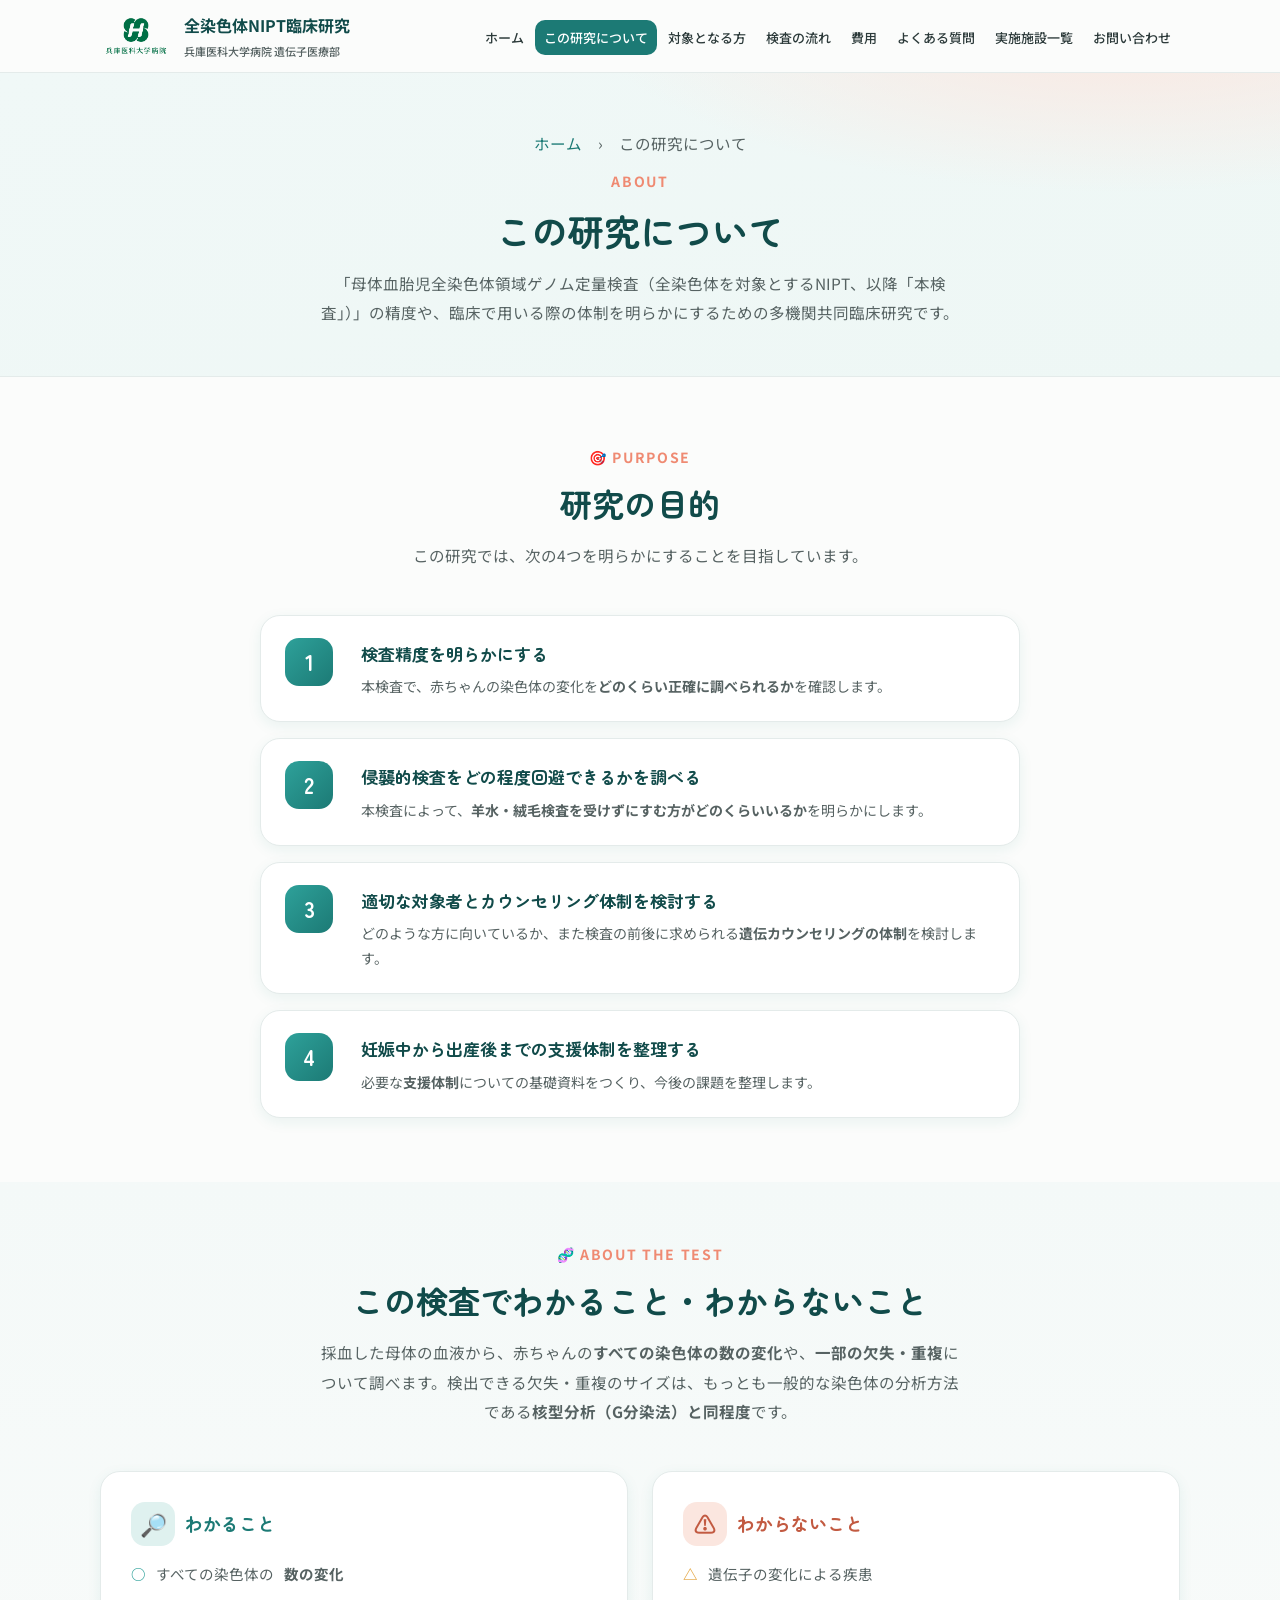
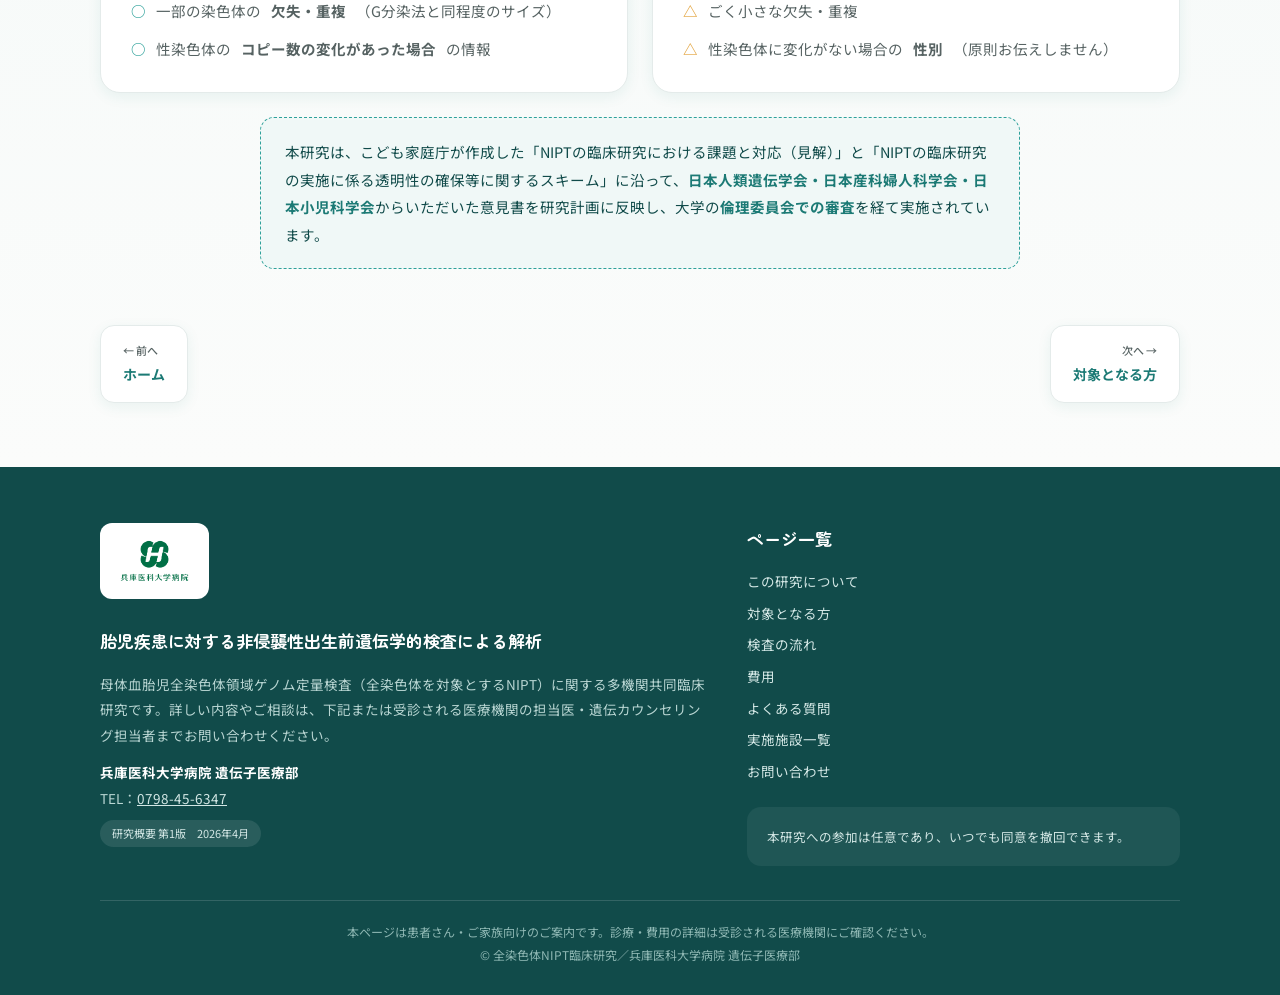
==== about.html @ a26baba5 "全染色体NIPT臨床研究 患者さん向けサイト 初版" ====
<!DOCTYPE html>
<html lang="ja">
<head>
<meta charset="UTF-8" />
<meta name="viewport" content="width=device-width, initial-scale=1.0" />
<meta name="description" content="全染色体を対象とするNIPT臨床研究の目的、本検査でわかること、倫理的配慮についてのご説明（兵庫医科大学病院 遺伝子医療部）。" />
<title>この研究について｜全染色体NIPT臨床研究</title>
<link rel="icon" type="image/png" href="H_5-3.png" />
<link rel="preconnect" href="https://fonts.googleapis.com" />
<link rel="preconnect" href="https://fonts.gstatic.com" crossorigin />
<link href="https://fonts.googleapis.com/css2?family=Noto+Sans+JP:wght@400;500;700;900&family=Zen+Maru+Gothic:wght@500;700&display=swap" rel="stylesheet" />
<link rel="stylesheet" href="styles.css" />
</head>
<body>

<header>
  <div class="wrap nav">
    <a href="index.html" class="brand">
      <img class="logo-img" src="H_5-3.png" alt="兵庫医科大学病院" />
      <span>
        <span class="name">全染色体NIPT臨床研究</span>
        <small>兵庫医科大学病院 遺伝子医療部</small>
      </span>
    </a>
    <nav>
      <ul class="menu" id="menu">
        <li><a href="index.html">ホーム</a></li>
        <li><a href="about.html" class="active">この研究について</a></li>
        <li><a href="eligibility.html">対象となる方</a></li>
        <li><a href="flow.html">検査の流れ</a></li>        <li><a href="cost.html">費用</a></li>
        <li><a href="faq.html">よくある質問</a></li>
        <li><a href="facilities.html">実施施設一覧</a></li>
        <li><a href="contact.html">お問い合わせ</a></li>
      </ul>
    </nav>
    <button class="menu-btn" id="menuBtn" aria-label="メニュー"><span></span><span></span><span></span></button>
  </div>
</header>

<main>
  <div class="page-hero">
    <div class="wrap">
      <p class="crumb"><a href="index.html">ホーム</a>　›　この研究について</p>
      <span class="eyebrow">ABOUT</span>
      <h1>この研究について</h1>
      <p>「母体血胎児全染色体領域ゲノム定量検査（全染色体を対象とするNIPT、以降「本検査」）」の精度や、臨床で用いる際の体制を明らかにするための多機関共同臨床研究です。</p>
    </div>
  </div>

  <section>
    <div class="wrap">
      <div class="section-head">
        <span class="eyebrow">🎯 PURPOSE</span>
        <h2>研究の目的</h2>
        <p>この研究では、次の4つを明らかにすることを目指しています。</p>
      </div>

      <div class="goal-list">
        <div class="goal-item">
          <div class="g-num"></div>
          <div>
            <div class="g-title">検査精度を明らかにする</div>
            <div class="g-desc">本検査で、赤ちゃんの染色体の変化を<b>どのくらい正確に調べられるか</b>を確認します。</div>
          </div>
        </div>
        <div class="goal-item">
          <div class="g-num"></div>
          <div>
            <div class="g-title">侵襲的検査をどの程度回避できるかを調べる</div>
            <div class="g-desc">本検査によって、<b>羊水・絨毛検査を受けずにすむ方がどのくらいいるか</b>を明らかにします。</div>
          </div>
        </div>
        <div class="goal-item">
          <div class="g-num"></div>
          <div>
            <div class="g-title">適切な対象者とカウンセリング体制を検討する</div>
            <div class="g-desc">どのような方に向いているか、また検査の前後に求められる<b>遺伝カウンセリングの体制</b>を検討します。</div>
          </div>
        </div>
        <div class="goal-item">
          <div class="g-num"></div>
          <div>
            <div class="g-title">妊娠中から出産後までの支援体制を整理する</div>
            <div class="g-desc">必要な<b>支援体制</b>についての基礎資料をつくり、今後の課題を整理します。</div>
          </div>
        </div>
      </div>
    </div>
  </section>

  <section style="background:linear-gradient(180deg,#f4f9f8,#fbfcfb); padding-top:56px;">
    <div class="wrap">
      <div class="section-head">
        <span class="eyebrow">🧬 ABOUT THE TEST</span>
        <h2>この検査でわかること・わからないこと</h2>
        <p>採血した母体の血液から、赤ちゃんの<b>すべての染色体の数の変化</b>や、<b>一部の欠失・重複</b>について調べます。検出できる欠失・重複のサイズは、もっとも一般的な染色体の分析方法である<b>核型分析（G分染法）と同程度</b>です。</p>
      </div>

      <div class="know-grid">
        <div class="card know-yes">
          <h3><span class="icon-round bg-teal">🔎</span>わかること</h3>
          <ul>
            <li>すべての染色体の<b>数の変化</b></li>
            <li>一部の染色体の<b>欠失・重複</b>（G分染法と同程度のサイズ）</li>
            <li>性染色体の<b>コピー数の変化があった場合</b>の情報</li>
          </ul>
        </div>
        <div class="card know-no">
          <h3><span class="icon-round bg-coral">⚠️</span>わからないこと</h3>
          <ul>
            <li>遺伝子の変化による疾患</li>
            <li>ごく小さな欠失・重複</li>
            <li>性染色体に変化がない場合の<b>性別</b>（原則お伝えしません）</li>
          </ul>
        </div>
      </div>

      <div class="note-strip" style="max-width:760px; margin:24px auto 0;">
        本研究は、こども家庭庁が作成した「NIPTの臨床研究における課題と対応（見解）」と「NIPTの臨床研究の実施に係る透明性の確保等に関するスキーム」に沿って、<b>日本人類遺伝学会・日本産科婦人科学会・日本小児科学会</b>からいただいた意見書を研究計画に反映し、大学の<b>倫理委員会での審査</b>を経て実施されています。
      </div>

      <nav class="page-nav">
        <a class="prev" href="index.html"><span class="nav-dir">← 前へ</span>ホーム</a>
        <a class="next" href="eligibility.html"><span class="nav-dir">次へ →</span>対象となる方</a>
      </nav>
    </div>
  </section>
</main>

<footer>
  <div class="wrap">
    <div class="foot-grid">
      <div>
        <span class="foot-logo"><img src="H_5-3.png" alt="兵庫医科大学病院" /></span>
        <h4>胎児疾患に対する非侵襲性出生前遺伝学的検査による解析</h4>
        <p>母体血胎児全染色体領域ゲノム定量検査（全染色体を対象とするNIPT）に関する多機関共同臨床研究です。詳しい内容やご相談は、下記または受診される医療機関の担当医・遺伝カウンセリング担当者までお問い合わせください。</p>
        <p style="margin-top:12px;"><b style="color:#fff;">兵庫医科大学病院 遺伝子医療部</b><br>TEL：<a href="tel:0798-45-6347" style="color:#d3e7e5;">0798-45-6347</a></p>
        <span class="ver-tag">研究概要 第1版　2026年4月</span>
      </div>
      <div>
        <h4>ページ一覧</h4>
        <ul class="foot-links" style="display:grid; gap:6px; margin-bottom:22px;">
          <li><a href="about.html">この研究について</a></li>
          <li><a href="eligibility.html">対象となる方</a></li>
          <li><a href="flow.html">検査の流れ</a></li>          <li><a href="cost.html">費用</a></li>
          <li><a href="faq.html">よくある質問</a></li>
          <li><a href="facilities.html">実施施設一覧</a></li>
          <li><a href="contact.html">お問い合わせ</a></li>
        </ul>
        <div class="ethics">本研究への参加は任意であり、いつでも同意を撤回できます。</div>
      </div>
    </div>
    <div class="foot-bottom">
      本ページは患者さん・ご家族向けのご案内です。診療・費用の詳細は受診される医療機関にご確認ください。<br>
      © 全染色体NIPT臨床研究／兵庫医科大学病院 遺伝子医療部
    </div>
  </div>
</footer>

<script src="main.js"></script>
</body>
</html>
---- styles.css ----
:root {
  --teal-900: #114b4a;
  --teal-700: #1c7a75;
  --teal-500: #2ea19a;
  --teal-100: #dff1ef;
  --teal-50: #f0f8f7;
  --coral: #ef8a72;
  --coral-soft: #fbe6df;
  --amber: #e2a23b;
  --amber-soft: #fbf0d9;
  --ink: #2c3a3a;
  --ink-soft: #566262;
  --bg: #fbfcfb;
  --white: #ffffff;
  --line: #e4ebea;
  --shadow: 0 10px 30px rgba(28, 122, 117, 0.10);
  --shadow-sm: 0 4px 14px rgba(28, 122, 117, 0.08);
  --radius: 20px;
  --radius-sm: 14px;
}

* { box-sizing: border-box; margin: 0; padding: 0; }

body {
  font-family: "Noto Sans JP", sans-serif;
  color: var(--ink);
  background: var(--bg);
  line-height: 1.9;
  -webkit-font-smoothing: antialiased;
  font-size: 16px;
}

h1, h2, h3 { font-family: "Zen Maru Gothic", "Noto Sans JP", sans-serif; line-height: 1.5; }

a { color: var(--teal-700); }

.wrap { width: min(1080px, 92vw); margin: 0 auto; }

/* ===== Header ===== */
header {
  position: sticky; top: 0; z-index: 100;
  background: rgba(251, 252, 251, 0.92);
  backdrop-filter: blur(10px);
  border-bottom: 1px solid var(--line);
}
.nav {
  display: flex; align-items: center; justify-content: space-between;
  height: 72px;
}
.brand { display: flex; align-items: center; gap: 12px; font-weight: 700; color: var(--teal-900); text-decoration: none; }
.brand .logo-img { height: 50px; width: auto; flex-shrink: 0; display: block; }
.brand small { display: block; font-weight: 500; font-size: 11px; color: var(--ink-soft); font-family: "Noto Sans JP"; }
.brand .name { font-size: 16px; }
.menu { display: flex; gap: 2px; list-style: none; }
.menu a {
  text-decoration: none; color: var(--ink); font-size: 13px; font-weight: 500;
  padding: 8px 9px; border-radius: 10px; transition: .2s; white-space: nowrap;
}
.menu a:hover { background: var(--teal-100); color: var(--teal-900); }
.menu a.active { background: var(--teal-700); color: #fff; }
.menu-btn { display: none; background: none; border: none; cursor: pointer; padding: 8px; }
.menu-btn span { display: block; width: 24px; height: 2px; background: var(--teal-900); margin: 5px 0; border-radius: 2px; transition: .3s; }

/* ===== Hero (home) ===== */
.hero {
  position: relative; overflow: hidden;
  background:
    radial-gradient(1200px 400px at 90% -10%, var(--coral-soft), transparent 60%),
    linear-gradient(160deg, var(--teal-50) 0%, #eef7f5 100%);
  padding: 72px 0 88px;
}
.hero-grid { display: grid; grid-template-columns: 1.2fr 1fr; gap: 40px; align-items: center; }
.badge {
  display: inline-flex; align-items: center; gap: 8px;
  background: var(--white); color: var(--teal-700);
  border: 1px solid var(--teal-100);
  padding: 7px 16px; border-radius: 999px; font-size: 13px; font-weight: 700;
  box-shadow: var(--shadow-sm); margin-bottom: 22px;
}
.badge::before { content: "🔬"; }
.badge-row { display: flex; align-items: center; gap: 12px; flex-wrap: wrap; margin-bottom: 22px; }
.badge-row .badge { margin-bottom: 0; }
.badge-org { font-size: 16px; font-weight: 700; color: var(--teal-700); }
.hero h1 { font-size: clamp(22px, 3.4vw, 34px); color: var(--teal-900); letter-spacing: 0; }
.hero h1 .accent { color: var(--coral); }
.hero .lead { margin-top: 20px; font-size: 17px; color: var(--ink-soft); max-width: 40ch; }
.hero-cta { margin-top: 32px; display: flex; gap: 14px; flex-wrap: wrap; }
.btn {
  display: inline-flex; align-items: center; gap: 8px; text-decoration: none;
  padding: 14px 26px; border-radius: 999px; font-weight: 700; font-size: 15px; transition: .2s;
}
.btn-primary { background: var(--teal-700); color: #fff; box-shadow: var(--shadow); }
.btn-primary:hover { background: var(--teal-900); transform: translateY(-2px); }
.btn-ghost { background: var(--white); color: var(--teal-700); border: 1px solid var(--teal-100); }
.btn-ghost:hover { background: var(--teal-50); }

.hero-card {
  background: var(--white); border-radius: var(--radius); padding: 28px;
  box-shadow: var(--shadow); border: 1px solid var(--line);
}
.hero-card h3 { font-size: 17px; color: var(--teal-900); margin-bottom: 14px; display: flex; align-items: center; gap: 8px; }
.hero-card ul { list-style: none; display: grid; gap: 12px; }
.hero-card li { display: flex; gap: 10px; font-size: 14.5px; color: var(--ink-soft); }
.hero-card li b { color: var(--ink); font-weight: 700; }
.hero-card li .dot { flex-shrink: 0; width: 22px; height: 22px; border-radius: 50%; background: var(--teal-100); color: var(--teal-700); display: grid; place-items: center; font-size: 12px; font-weight: 700; }

/* ===== Page hero (sub pages) ===== */
.page-hero {
  background:
    radial-gradient(900px 300px at 88% -20%, var(--coral-soft), transparent 60%),
    linear-gradient(160deg, var(--teal-50) 0%, #eef7f5 100%);
  padding: 44px 0 48px; text-align: center; border-bottom: 1px solid var(--line);
}
.crumb { font-size: 13px; color: var(--ink-soft); margin-bottom: 10px; }
.crumb a { text-decoration: none; }
.crumb a:hover { text-decoration: underline; }
.page-hero h1 { font-size: clamp(26px, 3.6vw, 36px); color: var(--teal-900); }
.page-hero p { color: var(--ink-soft); font-size: 15.5px; margin-top: 12px; max-width: 640px; margin-left: auto; margin-right: auto; }
.page-hero .eyebrow { display: block; margin-bottom: 8px; }

/* ===== Sections ===== */
section { padding: 64px 0; }
.section-head { text-align: center; max-width: 640px; margin: 0 auto 44px; }
.eyebrow { color: var(--coral); font-weight: 700; font-size: 14px; letter-spacing: .12em; }
.section-head h2 { font-size: clamp(24px, 3.2vw, 32px); color: var(--teal-900); margin: 8px 0 14px; }
.section-head p { color: var(--ink-soft); font-size: 15.5px; }

.card {
  background: var(--white); border: 1px solid var(--line); border-radius: var(--radius);
  padding: 30px; box-shadow: var(--shadow-sm);
}

/* home cards */
.home-cards { display: grid; grid-template-columns: repeat(3, 1fr); gap: 22px; }
a.home-card {
  text-decoration: none; color: inherit; background: var(--white); border: 1px solid var(--line);
  border-radius: var(--radius); padding: 28px; box-shadow: var(--shadow-sm); transition: .2s; display: block;
}
a.home-card:hover { transform: translateY(-4px); box-shadow: var(--shadow); border-color: var(--teal-100); }
a.home-card .hc-icon { width: 52px; height: 52px; border-radius: 16px; display: grid; place-items: center; font-size: 26px; margin-bottom: 16px; }
a.home-card h3 { font-size: 18px; color: var(--teal-900); margin-bottom: 8px; }
a.home-card p { font-size: 14px; color: var(--ink-soft); }
a.home-card .hc-more { margin-top: 14px; font-size: 13px; font-weight: 700; color: var(--teal-700); }

/* about */
.about-grid { display: grid; grid-template-columns: 1fr 1fr; gap: 24px; }
.about-grid .card h3 { color: var(--teal-900); font-size: 19px; margin-bottom: 12px; display:flex; align-items:center; gap:10px;}
.about-grid .card p { color: var(--ink-soft); font-size: 15px; }
.icon-round { width: 44px; height: 44px; border-radius: 14px; display:grid; place-items:center; font-size:22px; flex-shrink:0;}
.bg-teal { background: var(--teal-100);} .bg-coral{ background: var(--coral-soft);} .bg-amber{background:var(--amber-soft);}
.purpose-list { display: grid; gap: 14px; margin-top: 6px; }
.purpose-list li { list-style: none; display: flex; gap: 12px; align-items: flex-start; color: var(--ink-soft); font-size: 15px; }
.purpose-list li::before { content: "✔"; color: var(--teal-500); font-weight: 700; margin-top: 1px; }

.note-strip {
  margin-top: 26px; background: var(--teal-50); border: 1px dashed var(--teal-500);
  border-radius: var(--radius-sm); padding: 20px 24px; font-size: 14.5px; color: var(--teal-900);
}
.note-strip b { color: var(--teal-700); }

/* research goals (guided eye-path) */
.about-lead { max-width: 720px; margin: 0 auto 34px; text-align: center; color: var(--ink-soft); font-size: 15.5px; }
.goal-list { max-width: 760px; margin: 0 auto; display: grid; gap: 16px; counter-reset: goal; }
.goal-item {
  display: grid; grid-template-columns: 56px 1fr; gap: 20px; align-items: start;
  background: var(--white); border: 1px solid var(--line); border-radius: var(--radius);
  padding: 22px 24px; box-shadow: var(--shadow-sm); transition: .2s;
}
.goal-item:hover { box-shadow: var(--shadow); transform: translateX(2px); }
.goal-item .g-num {
  counter-increment: goal; width: 48px; height: 48px; border-radius: 14px;
  background: linear-gradient(135deg, var(--teal-500), var(--teal-700)); color: #fff;
  font-family: "Zen Maru Gothic"; font-size: 22px; font-weight: 700;
  display: grid; place-items: center; flex-shrink: 0;
}
.goal-item .g-num::before { content: counter(goal); }
.goal-item .g-title { font-family: "Zen Maru Gothic"; font-size: 17px; font-weight: 700; color: var(--teal-900); margin-bottom: 4px; }
.goal-item .g-desc { font-size: 14px; color: var(--ink-soft); line-height: 1.8; }
@media (max-width: 640px) {
  .goal-item { grid-template-columns: 44px 1fr; gap: 14px; padding: 18px; }
  .goal-item .g-num { width: 40px; height: 40px; font-size: 19px; }
}

/* eligibility */
.elig-grid { display: grid; grid-template-columns: 1fr 1fr; gap: 24px; }
.elig-card { border-radius: var(--radius); padding: 28px; }
.elig-yes { background: linear-gradient(160deg, #f2faf8, #e8f5f2); border: 1px solid var(--teal-100); }
.elig-no { background: linear-gradient(160deg, #fdf5f2, #fbeee9); border: 1px solid var(--coral-soft); }
.elig-card h3 { display: flex; align-items: center; gap: 10px; font-size: 20px; margin-bottom: 8px; }
.elig-yes h3 { color: var(--teal-900); }
.elig-no h3 { color: #c25a41; }
.elig-card > p.sub { font-size: 13.5px; color: var(--ink-soft); margin-bottom: 18px; }
.cond { background: var(--white); border-radius: var(--radius-sm); padding: 16px 18px; margin-bottom: 12px; box-shadow: var(--shadow-sm); }
.cond .cond-title { font-weight: 700; color: var(--ink); font-size: 15px; display: flex; gap: 10px; align-items:center;}
.cond .num { width: 24px; height: 24px; border-radius: 8px; background: var(--teal-500); color:#fff; display:grid; place-items:center; font-size:13px; flex-shrink:0;}
.cond ul { margin: 12px 0 0; padding-left: 4px; list-style: none; display: grid; gap: 8px; }
.cond ul li { font-size: 14px; color: var(--ink-soft); display: flex; gap: 8px; }
.cond ul li .mk { color: var(--teal-700); font-weight: 700; flex-shrink: 0; }
.list-plain { list-style: none; display: grid; gap: 10px; }
.list-plain li { display: flex; gap: 10px; font-size: 14.5px; color: var(--ink-soft); background: var(--white); border-radius: var(--radius-sm); padding: 12px 16px; box-shadow: var(--shadow-sm);}
.list-plain li::before { content: "×"; color: var(--coral); font-weight: 900; flex-shrink:0; }
.mini-note { font-size: 12.5px; color: var(--ink-soft); margin-top: 14px; line-height: 1.7; }

/* flow */
.flow { display: grid; gap: 0; position: relative; max-width: 760px; margin: 0 auto; }
.step { display: grid; grid-template-columns: 56px 1fr; gap: 20px; padding-bottom: 8px; }
.step-num-wrap { display: flex; flex-direction: column; align-items: center; }
.step-num {
  width: 48px; height: 48px; border-radius: 50%; background: var(--teal-700); color: #fff;
  display: grid; place-items: center; font-family: "Zen Maru Gothic"; font-size: 20px; font-weight: 700; flex-shrink: 0; z-index: 1;
  box-shadow: var(--shadow-sm);
}
.step-line { width: 3px; flex: 1; background: var(--teal-100); margin: 4px 0; border-radius: 3px; }
.step:last-child .step-line { display: none; }
.step-body { padding-bottom: 28px; }
.step-body h3 { color: var(--teal-900); font-size: 18px; margin-bottom: 8px; }
.step-body p { color: var(--ink-soft); font-size: 14.5px; }
.tag-row { display: flex; gap: 8px; flex-wrap: wrap; margin-top: 12px; }
.tag { font-size: 12px; font-weight: 700; padding: 4px 12px; border-radius: 999px; }
.tag-teal { background: var(--teal-100); color: var(--teal-700); }
.tag-coral { background: var(--coral-soft); color: #c25a41; }
.tag-amber { background: var(--amber-soft); color: #a9761f; }

.result-grid { display: grid; grid-template-columns: repeat(3,1fr); gap: 18px; margin-top: 8px; }
.result-box { border-radius: var(--radius-sm); padding: 20px; text-align: center; }
.result-box .r-title { font-family: "Zen Maru Gothic"; font-size: 20px; font-weight: 700; margin-bottom: 8px;}
.result-box p { font-size: 13.5px; }
.r-neg { background: var(--teal-50); border: 1px solid var(--teal-100);} .r-neg .r-title{color: var(--teal-700);}
.r-hold{ background: var(--amber-soft); border: 1px solid #f0dcb0;} .r-hold .r-title{color:#a9761f;}
.r-pos { background: var(--coral-soft); border: 1px solid #f5cfc4;} .r-pos .r-title{color:#c25a41;}
.result-box p { color: var(--ink-soft); }

/* know */
.know-grid { display: grid; grid-template-columns: 1fr 1fr; gap: 24px; }
.know-grid .card h3 { font-size: 18px; margin-bottom: 14px; display:flex; align-items:center; gap:10px;}
.know-yes h3 { color: var(--teal-700);} .know-no h3 { color: #c25a41; }
.know-grid ul { list-style: none; display: grid; gap: 10px; }
.know-grid li { font-size: 14.5px; color: var(--ink-soft); display: flex; gap: 10px; }
.know-yes li::before { content: "○"; color: var(--teal-500); font-weight: 700; }
.know-no li::before { content: "△"; color: var(--amber); font-weight: 700; }

/* cost */
.cost-wrap { max-width: 900px; margin: 0 auto; }
.cost-table { width: 100%; border-collapse: collapse; background: var(--white); border-radius: var(--radius); overflow: hidden; box-shadow: var(--shadow-sm); border:1px solid var(--line);}
.cost-table caption { caption-side: top; text-align: left; font-size: 13px; color: var(--ink-soft); padding-bottom: 12px; }
.cost-table th, .cost-table td { padding: 15px 18px; text-align: left; border-bottom: 1px solid var(--line); font-size: 14.5px; vertical-align: top;}
.cost-table thead th { background: var(--teal-700); color: #fff; font-size: 14px; font-weight: 700; }
.cost-table thead th:last-child { text-align: right; }
.cost-table td.price { text-align: right; font-weight: 700; color: var(--teal-900); white-space: nowrap; font-family: "Zen Maru Gothic"; }
.cost-table td.free { color: var(--teal-500); }
.cost-table tbody tr:hover { background: var(--teal-50); }
.cost-table .grp td { background: #f4f8f7; font-weight: 700; color: var(--teal-900); font-size: 13px; letter-spacing: .04em;}
.cost-note { font-size: 12px; color: var(--ink-soft); display:block; margin-top:4px; font-weight:400;}
.badge-need { display:inline-block; font-size: 11px; font-weight:700; background: var(--teal-100); color: var(--teal-700); padding: 2px 8px; border-radius: 999px; margin-left:6px;}
.badge-cond { background: var(--amber-soft); color:#a9761f;}

.cost-highlight { margin: 26px 0; display: grid; grid-template-columns: repeat(3, 1fr); gap: 16px; }
.ch-box { background: var(--white); border: 1px solid var(--line); border-radius: var(--radius-sm); padding: 20px; text-align: center; box-shadow: var(--shadow-sm);}
.ch-box .ch-label { font-size: 13px; color: var(--ink-soft); }
.ch-box .ch-num { font-family: "Zen Maru Gothic"; font-size: 26px; font-weight: 700; color: var(--teal-700); margin-top: 4px; }
.ch-box .ch-num small { font-size: 14px; }

.cost-followup { margin-top: 24px; }
.cost-followup .card { background: var(--amber-soft); border-color: #f0dcb0; }
.cost-followup h3 { color: #a9761f; font-size: 17px; margin-bottom: 12px; display:flex; align-items:center; gap:8px;}
.cost-followup table { width: 100%; border-collapse: collapse; }
.cost-followup td { padding: 10px 8px; border-bottom: 1px solid #f0dcb0; font-size: 14px; color: var(--ink); }
.cost-followup td:last-child { text-align: right; font-weight: 700; white-space: nowrap; }
.cost-followup tr:last-child td { border-bottom: none; }

.disclaimer {
  margin-top: 26px; background: var(--coral-soft); border-left: 5px solid var(--coral);
  border-radius: var(--radius-sm); padding: 20px 24px;
}
.disclaimer p { font-size: 14px; color: #9c4a34; }
.disclaimer b { color: #c25a41; }

/* faq */
.faq { max-width: 780px; margin: 0 auto; display: grid; gap: 14px; }
details.qa { background: var(--white); border: 1px solid var(--line); border-radius: var(--radius-sm); box-shadow: var(--shadow-sm); overflow: hidden; }
details.qa summary {
  cursor: pointer; list-style: none; padding: 18px 24px; font-weight: 700; color: var(--teal-900);
  font-size: 15.5px; display: flex; gap: 12px; align-items: flex-start;
}
details.qa summary::-webkit-details-marker { display: none; }
details.qa summary::before { content: "Q"; background: var(--teal-100); color: var(--teal-700); width: 26px; height: 26px; border-radius: 8px; display: grid; place-items: center; font-size: 14px; flex-shrink: 0; }
details.qa summary::after { content: "＋"; margin-left: auto; color: var(--teal-500); font-weight: 700; transition:.2s;}
details.qa[open] summary::after { transform: rotate(45deg); }
details.qa .ans { padding: 0 24px 20px 62px; color: var(--ink-soft); font-size: 14.5px; }

/* contact */
.contact-card {
  max-width: 620px; margin: 0 auto;
  background: linear-gradient(160deg, var(--teal-700), var(--teal-900));
  border-radius: var(--radius); padding: 44px 32px; text-align: center;
  box-shadow: var(--shadow); color: #fff;
}
.contact-dept { display: inline-block; font-size: 14px; font-weight: 700; color: #cdeae7; background: rgba(255,255,255,.12); padding: 5px 16px; border-radius: 999px; }
.contact-card h3 { font-size: 26px; color: #fff; margin: 14px 0 20px; }
.contact-tel {
  display: inline-flex; align-items: center; gap: 12px; text-decoration: none;
  background: #fff; color: var(--teal-900); font-family: "Zen Maru Gothic"; font-weight: 700;
  font-size: clamp(26px, 5vw, 36px); padding: 14px 32px; border-radius: 999px;
  box-shadow: 0 8px 20px rgba(0,0,0,.18); transition: .2s; letter-spacing: .02em;
}
.contact-tel:hover { transform: translateY(-2px); }
.contact-tel .tel-ico { font-size: .8em; }
.contact-hours { margin-top: 20px; font-size: 14px; color: #d3e7e5; }

/* facility list */
.facility-wrap { max-width: 860px; margin: 0 auto; }
.facility-table { width: 100%; border-collapse: collapse; background: var(--white); border-radius: var(--radius); overflow: hidden; box-shadow: var(--shadow-sm); border: 1px solid var(--line); }
.facility-table th, .facility-table td { padding: 14px 18px; text-align: left; border-bottom: 1px solid var(--line); font-size: 14.5px; vertical-align: top; }
.facility-table thead th { background: var(--teal-700); color: #fff; font-size: 14px; font-weight: 700; }
.facility-table td.pref { white-space: nowrap; font-weight: 700; color: var(--teal-900); }
.facility-table td.dept { color: var(--ink-soft); font-size: 13.5px; }
.facility-table tbody tr:hover { background: var(--teal-50); }
.facility-table tr.self { background: var(--teal-100); }
.facility-table tr.self:hover { background: var(--teal-100); }
.facility-table tr.self td.name { font-weight: 700; color: var(--teal-900); }
.facility-badge { display: inline-block; font-size: 11px; font-weight: 700; background: var(--coral); color: #fff; padding: 2px 10px; border-radius: 999px; margin-left: 8px; vertical-align: middle; }

@media (max-width: 640px) {
  .facility-table thead { display: none; }
  .facility-table, .facility-table tbody, .facility-table tr, .facility-table td { display: block; width: 100%; }
  .facility-table tr { border-bottom: 8px solid var(--bg); padding: 6px 0; }
  .facility-table td { border: none; padding: 4px 16px; }
  .facility-table td.pref { padding-top: 12px; }
  .facility-table td.dept { padding-bottom: 12px; }
}

/* page nav (prev / next) */
.page-nav { display: flex; justify-content: space-between; gap: 16px; margin-top: 56px; flex-wrap: wrap; }
.page-nav a {
  text-decoration: none; background: var(--white); border: 1px solid var(--line); border-radius: var(--radius-sm);
  padding: 14px 22px; font-weight: 700; color: var(--teal-700); box-shadow: var(--shadow-sm); transition: .2s; font-size: 14px;
}
.page-nav a:hover { background: var(--teal-50); transform: translateY(-2px); }
.page-nav .nav-dir { display: block; font-size: 11px; color: var(--ink-soft); font-weight: 500; }
.page-nav a.next { margin-left: auto; text-align: right; }

/* footer */
footer { background: var(--teal-900); color: #d3e7e5; padding: 56px 0 28px; }
.foot-grid { display: grid; grid-template-columns: 1.4fr 1fr; gap: 40px; }
.foot-logo { display: inline-block; background: #fff; border-radius: 12px; padding: 10px 14px; margin-bottom: 18px; }
.foot-logo img { height: 56px; width: auto; display: block; }
footer h4 { color: #fff; font-family: "Zen Maru Gothic"; font-size: 17px; margin-bottom: 14px; }
footer p, footer li { font-size: 13.5px; line-height: 1.9; color: #b9d6d3; }
footer ul { list-style: none; }
footer .foot-links a { color: #d3e7e5; text-decoration: none; }
footer .foot-links a:hover { text-decoration: underline; color: #fff; }
footer .ethics { background: rgba(255,255,255,.06); border-radius: var(--radius-sm); padding: 18px 20px; font-size: 12.5px; }
.foot-bottom { border-top: 1px solid rgba(255,255,255,.14); margin-top: 34px; padding-top: 20px; text-align: center; font-size: 12px; color: #8fb8b4; }
.ver-tag { display:inline-block; background: rgba(255,255,255,.1); padding: 3px 12px; border-radius: 999px; font-size: 11px; margin-top: 8px;}

/* responsive */
@media (max-width: 1080px) {
  .menu { display: none; position: absolute; top: 72px; left: 0; right: 0; flex-direction: column; background: var(--white); border-bottom: 1px solid var(--line); padding: 12px; gap: 4px; box-shadow: var(--shadow);}
  .menu.open { display: flex; }
  .menu a { padding: 12px; }
  .menu-btn { display: block; }
  .hero-grid, .about-grid, .elig-grid, .know-grid, .foot-grid { grid-template-columns: 1fr; }
  .home-cards { grid-template-columns: 1fr; }
  .result-grid { grid-template-columns: 1fr; }
  .cost-highlight { grid-template-columns: 1fr; }
  .cost-table thead { display: none; }
  .cost-table, .cost-table tbody, .cost-table tr, .cost-table td { display: block; width: 100%; }
  .cost-table tr { border-bottom: 8px solid var(--bg); }
  .cost-table td { border: none; padding: 6px 16px; }
  .cost-table td.item { padding-top: 14px; font-weight: 700; color: var(--teal-900);}
  .cost-table td.price { text-align: left; padding-bottom: 14px; }
  .cost-table td.price::before { content: "自己負担額： "; color: var(--ink-soft); font-weight: 400; font-family: "Noto Sans JP"; }
  .cost-table .grp td { padding: 12px 16px; }
}
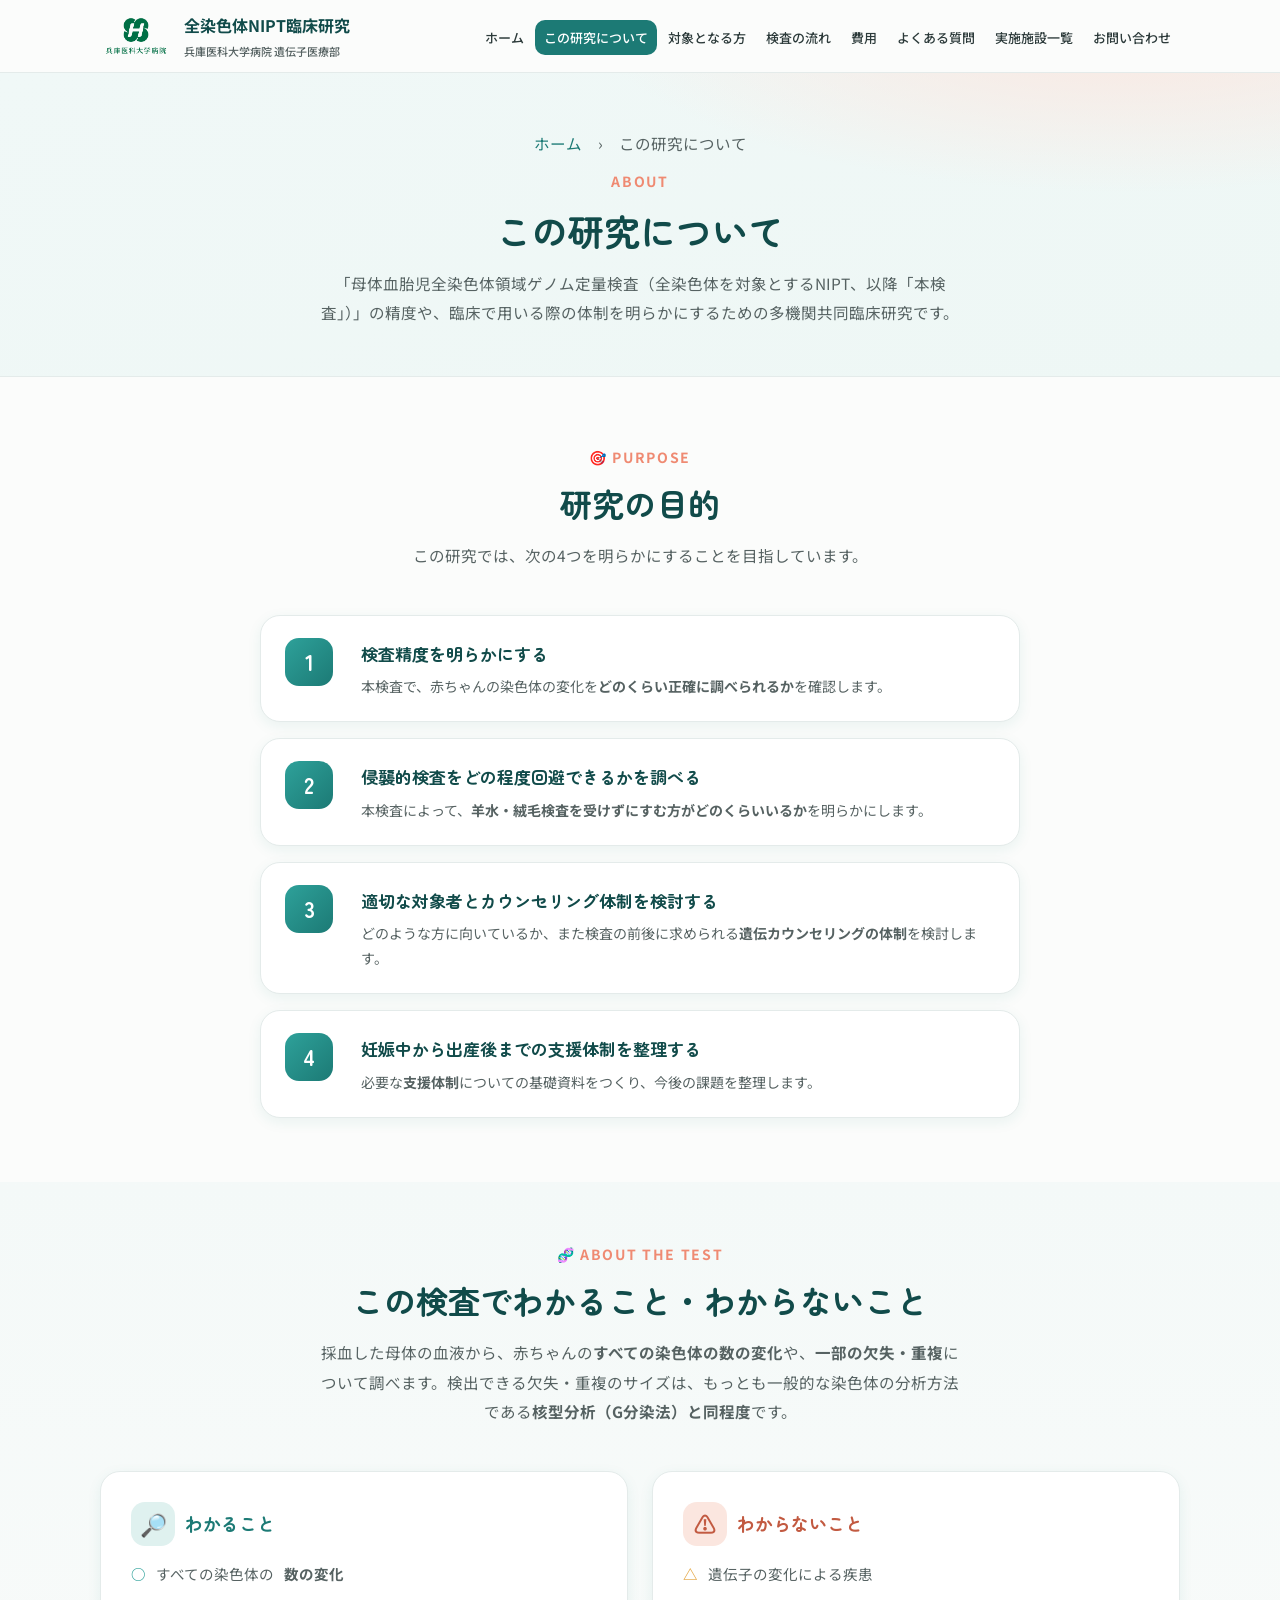
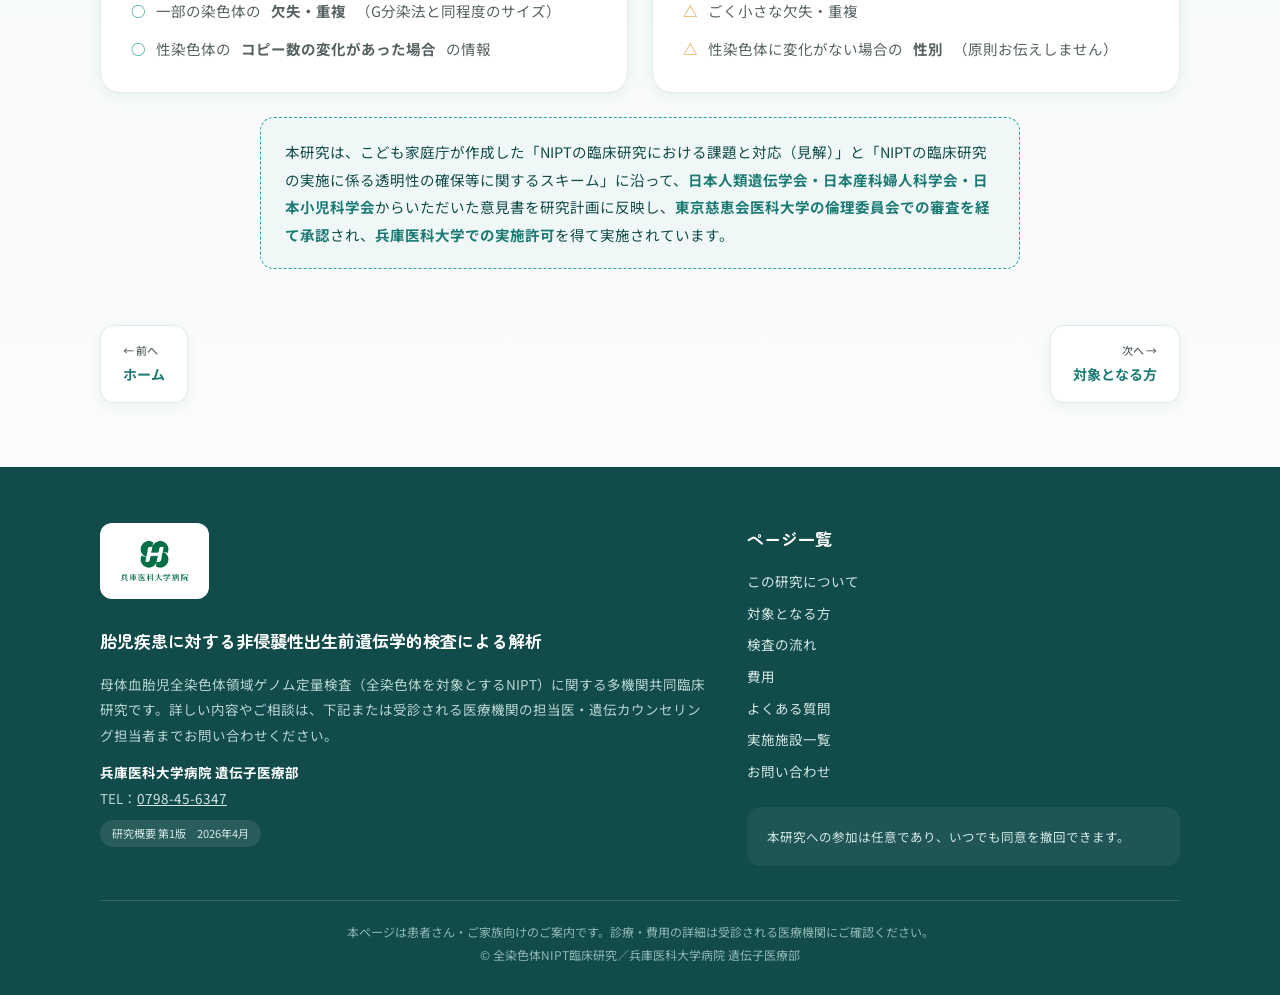
==== commit 342764d8: "倫理審査・実施許可の記載を更新（東京慈恵会医科大学での承認・兵庫医科大学での実施許可）" ====
--- a/about.html
+++ b/about.html
@@ -116,7 +116,7 @@
       </div>
 
       <div class="note-strip" style="max-width:760px; margin:24px auto 0;">
-        本研究は、こども家庭庁が作成した「NIPTの臨床研究における課題と対応（見解）」と「NIPTの臨床研究の実施に係る透明性の確保等に関するスキーム」に沿って、<b>日本人類遺伝学会・日本産科婦人科学会・日本小児科学会</b>からいただいた意見書を研究計画に反映し、大学の<b>倫理委員会での審査</b>を経て実施されています。
+        本研究は、こども家庭庁が作成した「NIPTの臨床研究における課題と対応（見解）」と「NIPTの臨床研究の実施に係る透明性の確保等に関するスキーム」に沿って、<b>日本人類遺伝学会・日本産科婦人科学会・日本小児科学会</b>からいただいた意見書を研究計画に反映し、<b>東京慈恵会医科大学の倫理委員会での審査を経て承認</b>され、<b>兵庫医科大学での実施許可</b>を得て実施されています。
       </div>
 
       <nav class="page-nav">
--- a/styles.css
+++ b/styles.css
@@ -291,21 +291,31 @@
 /* contact */
 .contact-card {
   max-width: 620px; margin: 0 auto;
-  background: linear-gradient(160deg, var(--teal-700), var(--teal-900));
+  background: var(--teal-50); border: 1px dashed var(--teal-500);
   border-radius: var(--radius); padding: 44px 32px; text-align: center;
-  box-shadow: var(--shadow); color: #fff;
-}
-.contact-dept { display: inline-block; font-size: 14px; font-weight: 700; color: #cdeae7; background: rgba(255,255,255,.12); padding: 5px 16px; border-radius: 999px; }
-.contact-card h3 { font-size: 26px; color: #fff; margin: 14px 0 20px; }
+  color: var(--ink);
+}
+.contact-dept { display: inline-block; font-size: 14px; font-weight: 700; color: var(--teal-700); background: var(--teal-100); padding: 5px 16px; border-radius: 999px; }
+.contact-card h3 { font-size: 26px; color: var(--teal-900); margin: 14px 0 20px; }
 .contact-tel {
   display: inline-flex; align-items: center; gap: 12px; text-decoration: none;
-  background: #fff; color: var(--teal-900); font-family: "Zen Maru Gothic"; font-weight: 700;
+  background: var(--teal-700); color: #fff; font-family: "Zen Maru Gothic"; font-weight: 700;
   font-size: clamp(26px, 5vw, 36px); padding: 14px 32px; border-radius: 999px;
-  box-shadow: 0 8px 20px rgba(0,0,0,.18); transition: .2s; letter-spacing: .02em;
-}
-.contact-tel:hover { transform: translateY(-2px); }
+  box-shadow: var(--shadow); transition: .2s; letter-spacing: .02em;
+}
+.contact-tel:hover { transform: translateY(-2px); background: var(--teal-900); }
 .contact-tel .tel-ico { font-size: .8em; }
-.contact-hours { margin-top: 20px; font-size: 14px; color: #d3e7e5; }
+.contact-hours { margin-top: 20px; font-size: 14px; color: var(--ink-soft); }
+
+/* external link guide (contact) */
+.link-guide {
+  max-width: 620px; margin: 26px auto 0; background: var(--teal-50);
+  border: 1px dashed var(--teal-500); border-radius: var(--radius); padding: 28px; text-align: center;
+}
+.link-guide h3 { font-size: 18px; color: var(--teal-900); margin-bottom: 10px; }
+.link-guide p { font-size: 14.5px; color: var(--ink-soft); }
+.link-guide-btns { display: flex; gap: 12px; justify-content: center; flex-wrap: wrap; margin: 20px 0 6px; }
+.link-guide-note { font-size: 12px; color: var(--ink-soft); }
 
 /* facility list */
 .facility-wrap { max-width: 860px; margin: 0 auto; }
